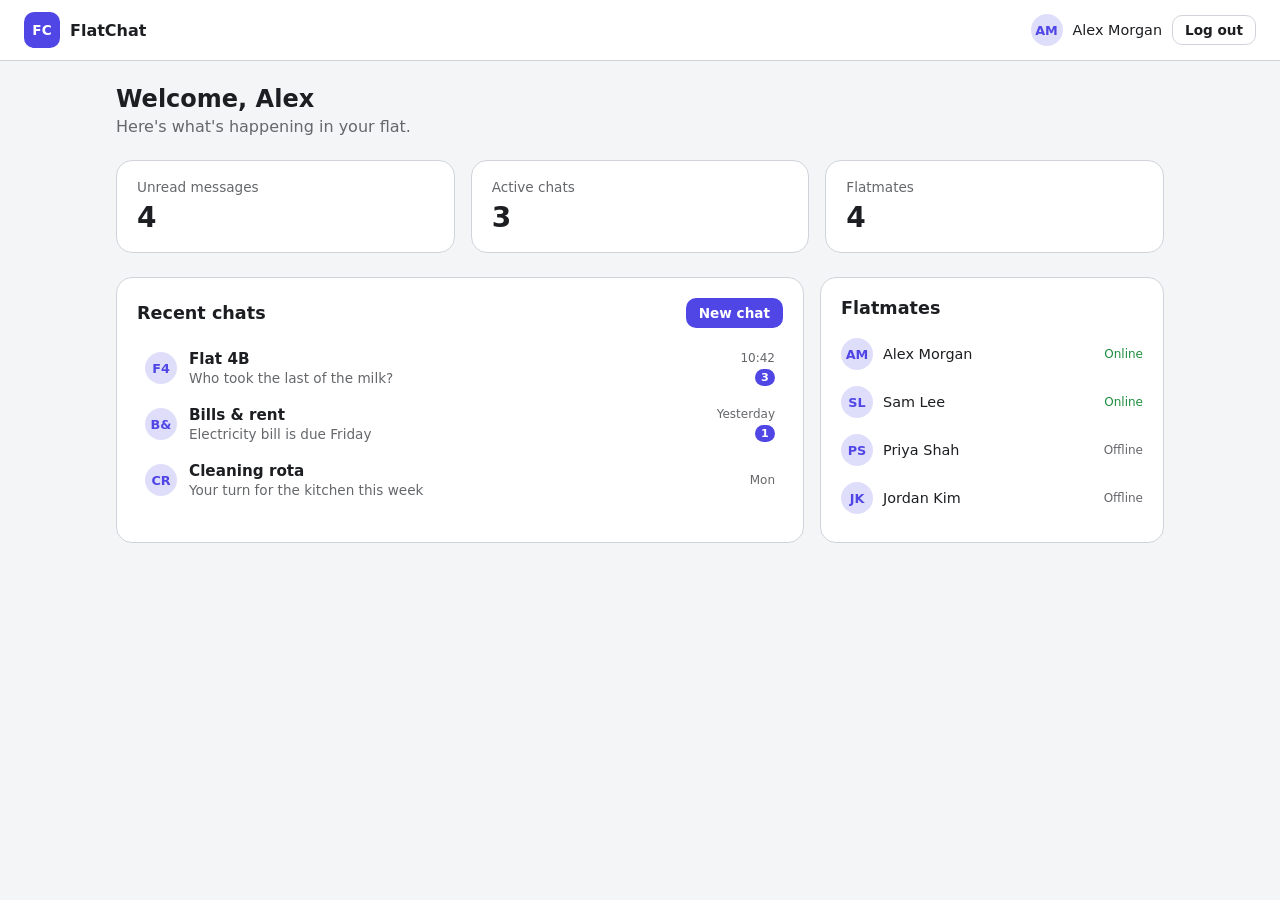
==== dashboard.html @ cb66bb54 "chnages" ====
<!doctype html>
<html lang="en">
<head>
  <meta charset="utf-8">
  <meta name="viewport" content="width=device-width, initial-scale=1">
  <title>Dashboard · FlatChat</title>
  <link rel="stylesheet" href="css/login.css">
  <link rel="stylesheet" href="css/button.css">
  <link rel="stylesheet" href="css/dashboard.css">
</head>
<body>
  <header class="topbar">
    <div class="topbar__brand">
      <div class="topbar__logo" aria-hidden="true">FC</div>
      <span>FlatChat</span>
    </div>
    <div class="topbar__user">
      <span class="avatar" id="user-avatar" aria-hidden="true"></span>
      <span class="topbar__name" id="user-name"></span>
      <a href="login.html" class="btn btn--secondary btn--sm" id="logout-btn">Log out</a>
    </div>
  </header>

  <main class="dashboard">
    <section class="dashboard__intro">
      <h1 id="greeting">Welcome</h1>
      <p class="dashboard__subtitle">Here's what's happening in your flat.</p>
    </section>

    <section class="stats" aria-label="Overview">
      <div class="stat">
        <p class="stat__label">Unread messages</p>
        <p class="stat__value" id="stat-unread">–</p>
      </div>
      <div class="stat">
        <p class="stat__label">Active chats</p>
        <p class="stat__value" id="stat-chats">–</p>
      </div>
      <div class="stat">
        <p class="stat__label">Flatmates</p>
        <p class="stat__value" id="stat-members">–</p>
      </div>
    </section>

    <div class="dashboard__grid">
      <section class="panel" aria-labelledby="chats-title">
        <div class="panel__header">
          <h2 id="chats-title">Recent chats</h2>
          <button type="button" class="btn btn--sm" id="new-chat-btn">New chat</button>
        </div>
        <ul class="chat-list" id="chat-list"></ul>
        <p class="panel__empty" id="chat-empty" hidden>No chats yet. Start one!</p>
      </section>

      <section class="panel" aria-labelledby="members-title">
        <div class="panel__header">
          <h2 id="members-title">Flatmates</h2>
        </div>
        <ul class="member-list" id="member-list"></ul>
      </section>
    </div>
  </main>

  <script src="js/dashboard.js"></script>
</body>
</html>
---- css/login.css ----
:root {
  --bg: #f4f5f7;
  --card: #ffffff;
  --text: #1c1e21;
  --muted: #65676b;
  --border: #d0d4da;
  --primary: #4f46e5;
  --primary-hover: #4338ca;
  --error: #d93025;
  --radius: 10px;
}

@media (prefers-color-scheme: dark) {
  :root {
    --bg: #121316;
    --card: #1d1f23;
    --text: #e8eaed;
    --muted: #9aa0a6;
    --border: #3a3d42;
    --primary: #818cf8;
    --primary-hover: #a5b4fc;
    --error: #f28b82;
  }
}

* { box-sizing: border-box; }

body {
  margin: 0;
  min-height: 100vh;
  font-family: system-ui, -apple-system, "Segoe UI", Roboto, sans-serif;
  background: var(--bg);
  color: var(--text);
}

.auth {
  min-height: 100vh;
  display: grid;
  place-items: center;
  padding: 16px;
}

.auth__card {
  width: 100%;
  max-width: 400px;
  background: var(--card);
  border: 1px solid var(--border);
  border-radius: 16px;
  padding: 32px 28px;
  box-shadow: 0 4px 24px rgba(0, 0, 0, 0.06);
}

.auth__header { text-align: center; margin-bottom: 24px; }

.auth__logo {
  width: 48px;
  height: 48px;
  margin: 0 auto 12px;
  border-radius: 12px;
  background: var(--primary);
  color: #fff;
  display: grid;
  place-items: center;
  font-weight: 700;
}

.auth__header h1 { margin: 0 0 4px; font-size: 1.5rem; }
.auth__subtitle { margin: 0; color: var(--muted); }

.auth__form { display: flex; flex-direction: column; gap: 16px; }

.field { display: flex; flex-direction: column; gap: 6px; }
.field__row { display: flex; justify-content: space-between; align-items: baseline; }

.field label { font-size: 0.9rem; font-weight: 600; }

.field input {
  width: 100%;
  padding: 10px 12px;
  font: inherit;
  color: var(--text);
  background: transparent;
  border: 1px solid var(--border);
  border-radius: var(--radius);
}

.field input:focus {
  outline: none;
  border-color: var(--primary);
  box-shadow: 0 0 0 3px color-mix(in srgb, var(--primary) 25%, transparent);
}

.field input[aria-invalid="true"] { border-color: var(--error); }

.field__password { position: relative; }
.field__password input { padding-right: 64px; }

.field__toggle {
  position: absolute;
  right: 6px;
  top: 50%;
  transform: translateY(-50%);
  border: 0;
  background: none;
  color: var(--primary);
  font: inherit;
  font-size: 0.85rem;
  cursor: pointer;
  padding: 4px 8px;
}

.field__error, .form__error {
  margin: 0;
  min-height: 1em;
  font-size: 0.8rem;
  color: var(--error);
}
.form__error:empty { display: none; }

.checkbox { display: flex; align-items: center; gap: 8px; font-size: 0.9rem; }

.link { color: var(--primary); text-decoration: none; }
.link:hover { text-decoration: underline; }
.link--small { font-size: 0.85rem; }

.auth__footer { margin: 20px 0 0; text-align: center; color: var(--muted); font-size: 0.9rem; }
---- css/button.css ----
/*
  Button component.
  Usage: <button class="btn">, also works on <a class="btn">.
  Variants: btn--secondary, btn--ghost, btn--danger
  Sizes:    btn--sm, btn--lg, btn--block
  States:   :disabled / aria-disabled="true", is-loading
  Colors come from the theme tokens in login.css, with fallbacks.
*/
.btn {
  display: inline-flex;
  align-items: center;
  justify-content: center;
  gap: 8px;
  padding: 11px 18px;
  font: inherit;
  font-weight: 600;
  line-height: 1.2;
  color: #fff;
  background: var(--primary, #4f46e5);
  border: 1px solid transparent;
  border-radius: var(--radius, 10px);
  text-decoration: none;
  cursor: pointer;
}
.btn:hover { background: var(--primary-hover, #4338ca); }
.btn:focus-visible { outline: 2px solid var(--primary, #4f46e5); outline-offset: 2px; }
.btn:disabled,
.btn[aria-disabled="true"] { opacity: 0.6; cursor: not-allowed; }

.btn--secondary {
  color: var(--text, #1c1e21);
  background: var(--card, #fff);
  border-color: var(--border, #d0d4da);
}
.btn--secondary:hover { background: var(--bg, #f4f5f7); }

.btn--ghost { color: var(--primary, #4f46e5); background: transparent; }
.btn--ghost:hover { background: color-mix(in srgb, var(--primary, #4f46e5) 12%, transparent); }

.btn--danger { background: var(--error, #d93025); }
.btn--danger:hover { background: color-mix(in srgb, var(--error, #d93025) 85%, #000); }

.btn--sm { padding: 6px 12px; font-size: 0.85rem; }
.btn--lg { padding: 13px 24px; font-size: 1.05rem; }
.btn--block { width: 100%; }

.btn.is-loading { cursor: progress; }
.btn.is-loading::before {
  content: "";
  width: 1em;
  height: 1em;
  border: 2px solid currentColor;
  border-right-color: transparent;
  border-radius: 50%;
  animation: btn-spin 0.7s linear infinite;
}
@keyframes btn-spin { to { transform: rotate(360deg); } }
---- css/dashboard.css ----
/* Dashboard layout. Theme tokens come from login.css. */

.topbar {
  display: flex;
  justify-content: space-between;
  align-items: center;
  gap: 12px;
  padding: 12px 24px;
  background: var(--card);
  border-bottom: 1px solid var(--border);
}

.topbar__brand { display: flex; align-items: center; gap: 10px; font-weight: 700; }

.topbar__logo {
  width: 36px;
  height: 36px;
  border-radius: 10px;
  background: var(--primary);
  color: #fff;
  display: grid;
  place-items: center;
  font-size: 0.85rem;
}

.topbar__user { display: flex; align-items: center; gap: 10px; }
.topbar__name { font-size: 0.9rem; }

.avatar {
  width: 32px;
  height: 32px;
  flex-shrink: 0;
  border-radius: 50%;
  background: color-mix(in srgb, var(--primary) 18%, transparent);
  color: var(--primary);
  display: grid;
  place-items: center;
  font-size: 0.8rem;
  font-weight: 700;
}

.dashboard {
  max-width: 1080px;
  margin: 0 auto;
  padding: 24px 16px 48px;
}

.dashboard__intro h1 { margin: 0 0 4px; font-size: 1.5rem; }
.dashboard__subtitle { margin: 0 0 24px; color: var(--muted); }

.stats {
  display: grid;
  grid-template-columns: repeat(auto-fit, minmax(180px, 1fr));
  gap: 16px;
  margin-bottom: 24px;
}

.stat, .panel {
  background: var(--card);
  border: 1px solid var(--border);
  border-radius: 16px;
}

.stat { padding: 18px 20px; }
.stat__label { margin: 0 0 6px; font-size: 0.85rem; color: var(--muted); }
.stat__value { margin: 0; font-size: 1.75rem; font-weight: 700; }

.dashboard__grid {
  display: grid;
  grid-template-columns: 2fr 1fr;
  gap: 16px;
}

.panel { padding: 20px; }
.panel__header {
  display: flex;
  justify-content: space-between;
  align-items: center;
  margin-bottom: 12px;
}
.panel__header h2 { margin: 0; font-size: 1.1rem; }
.panel__empty { margin: 0; color: var(--muted); font-size: 0.9rem; }

.chat-list, .member-list { list-style: none; margin: 0; padding: 0; }

.chat {
  display: flex;
  align-items: center;
  gap: 12px;
  padding: 10px 8px;
  border-radius: var(--radius);
  color: inherit;
  text-decoration: none;
}
.chat:hover { background: var(--bg); }

.chat__body { flex: 1; min-width: 0; }
.chat__title { margin: 0; font-weight: 600; font-size: 0.95rem; }
.chat__preview {
  margin: 2px 0 0;
  color: var(--muted);
  font-size: 0.85rem;
  white-space: nowrap;
  overflow: hidden;
  text-overflow: ellipsis;
}
.chat__meta { display: flex; flex-direction: column; align-items: flex-end; gap: 4px; }
.chat__time { font-size: 0.75rem; color: var(--muted); }

.badge {
  min-width: 20px;
  padding: 2px 6px;
  border-radius: 999px;
  background: var(--primary);
  color: #fff;
  font-size: 0.7rem;
  font-weight: 700;
  text-align: center;
}

.member {
  display: flex;
  align-items: center;
  gap: 10px;
  padding: 8px 0;
  font-size: 0.9rem;
}
.member__status { margin-left: auto; font-size: 0.75rem; color: var(--muted); }
.member__status--online { color: #1e8e3e; }

@media (max-width: 720px) {
  .dashboard__grid { grid-template-columns: 1fr; }
  .topbar { padding: 12px 16px; }
  .topbar__name { display: none; }
}
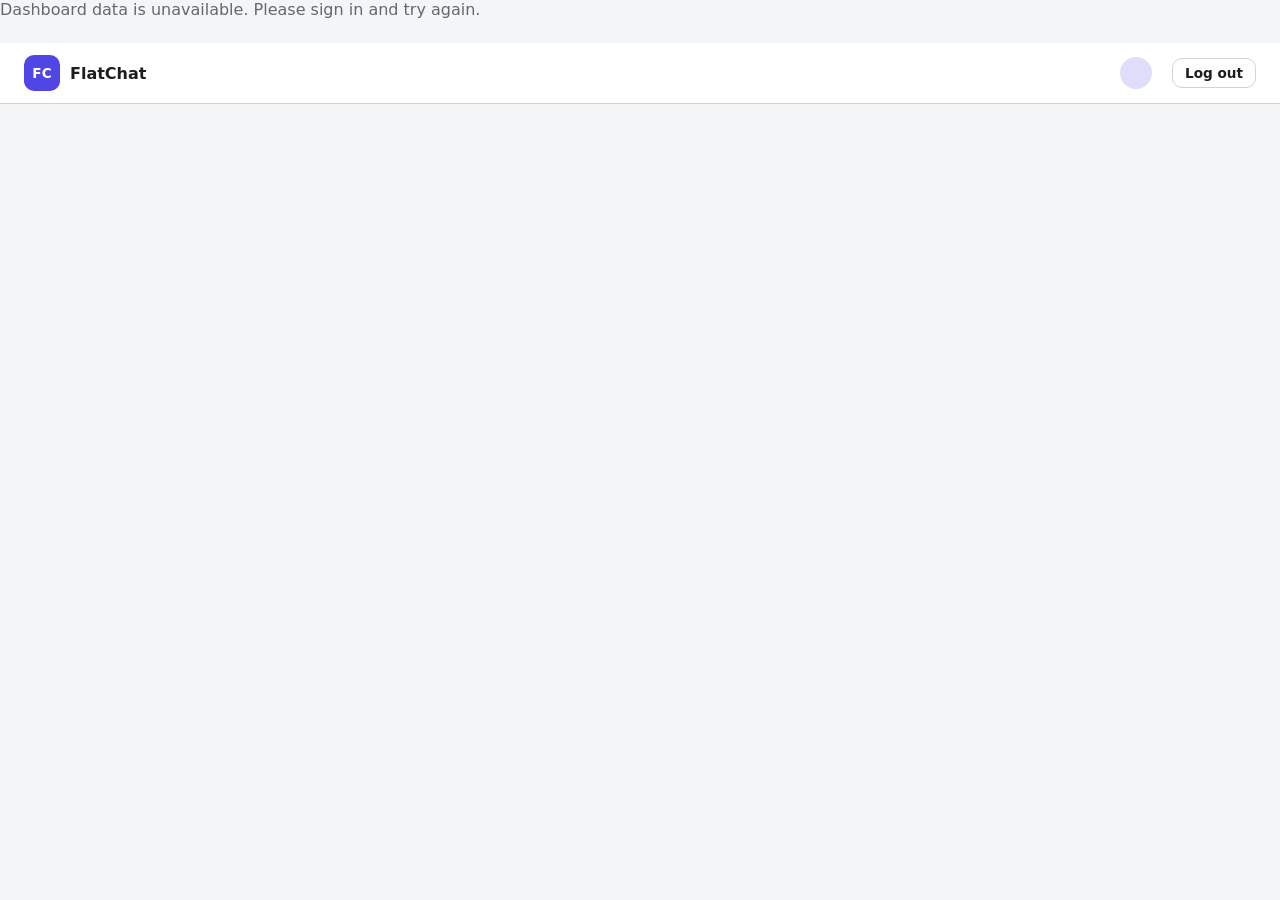
==== commit 1c7c7a9b: "chnages" ====
--- a/dashboard.html
+++ b/dashboard.html
@@ -9,7 +9,8 @@
   <link rel="stylesheet" href="css/dashboard.css">
 </head>
 <body>
-  <header class="topbar">
+  <p id="dashboard-status" role="status" class="dashboard__subtitle">Loading your dashboard…</p>
+  <header class="topbar" id="dashboard-header" hidden>
     <div class="topbar__brand">
       <div class="topbar__logo" aria-hidden="true">FC</div>
       <span>FlatChat</span>
@@ -21,7 +22,7 @@
     </div>
   </header>
 
-  <main class="dashboard">
+  <main class="dashboard" id="dashboard-content" hidden>
     <section class="dashboard__intro">
       <h1 id="greeting">Welcome</h1>
       <p class="dashboard__subtitle">Here's what's happening in your flat.</p>
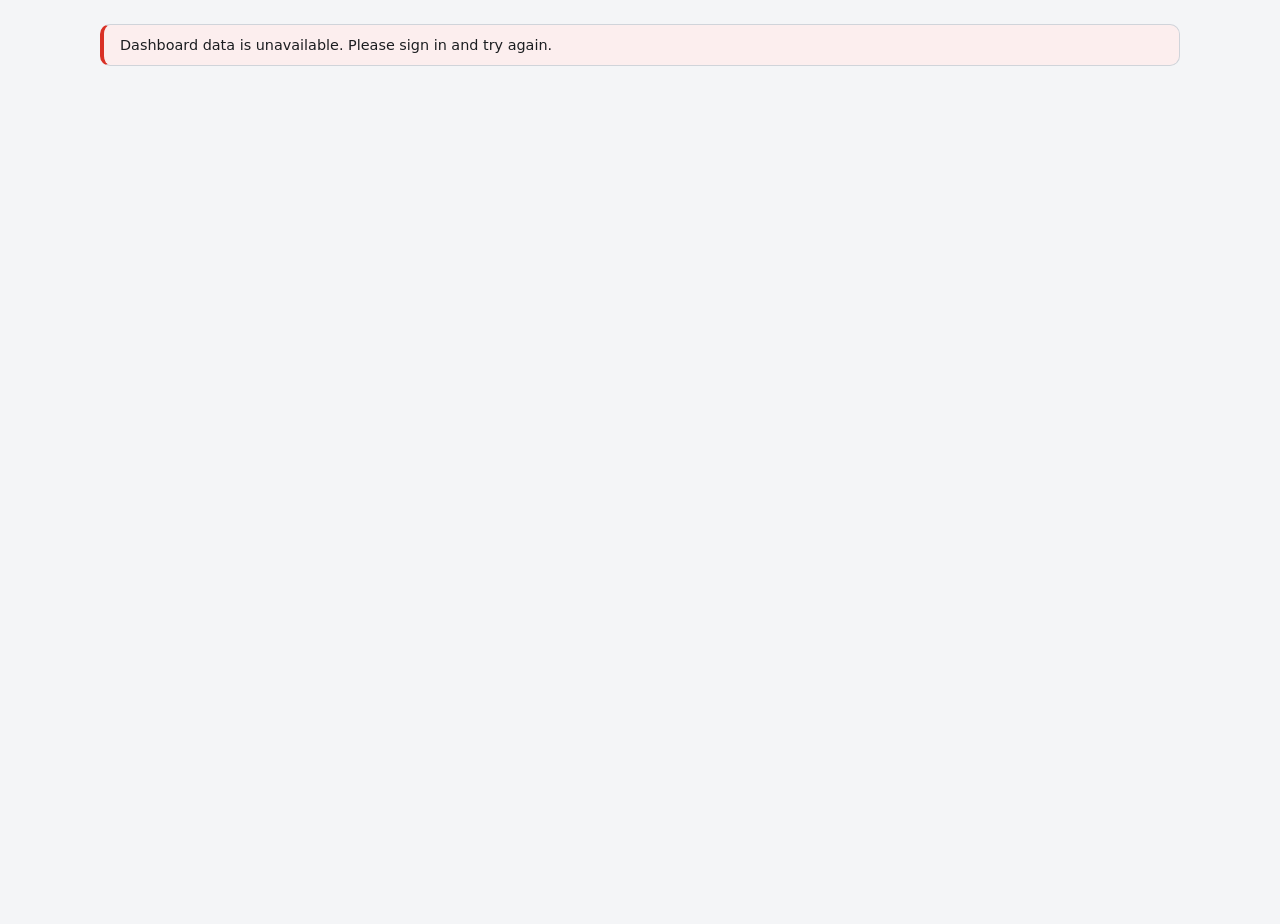
==== commit bb7ceeb8: "changes" ====
--- a/dashboard.html
+++ b/dashboard.html
@@ -6,10 +6,11 @@
   <title>Dashboard · FlatChat</title>
   <link rel="stylesheet" href="css/login.css">
   <link rel="stylesheet" href="css/button.css">
+  <link rel="stylesheet" href="css/alert.css">
   <link rel="stylesheet" href="css/dashboard.css">
 </head>
 <body>
-  <p id="dashboard-status" role="status" class="dashboard__subtitle">Loading your dashboard…</p>
+  <p id="dashboard-status" role="status" class="alert is-loading">Loading your dashboard…</p>
   <header class="topbar" id="dashboard-header" hidden>
     <div class="topbar__brand">
       <div class="topbar__logo" aria-hidden="true">FC</div>
--- a/css/alert.css
+++ b/css/alert.css
@@ -0,0 +1,47 @@
+/*
+  Alert component.
+  Usage: <p class="alert" role="status">Message</p>
+  Variants: alert--error, alert--success
+  States:   is-loading (shows a spinner before the text)
+  Colors come from the theme tokens in login.css, with fallbacks.
+*/
+.alert {
+  display: flex;
+  align-items: center;
+  gap: 10px;
+  max-width: 1080px;
+  margin: 24px auto;
+  padding: 12px 16px;
+  font-size: 0.9rem;
+  color: var(--text, #1c1e21);
+  background: var(--card, #fff);
+  border: 1px solid var(--border, #d0d4da);
+  border-left: 4px solid var(--primary, #4f46e5);
+  border-radius: var(--radius, 10px);
+}
+
+.alert--error {
+  border-left-color: var(--error, #d93025);
+  background: color-mix(in srgb, var(--error, #d93025) 8%, var(--card, #fff));
+}
+
+.alert--success {
+  border-left-color: #1e8e3e;
+  background: color-mix(in srgb, #1e8e3e 8%, var(--card, #fff));
+}
+
+.alert.is-loading::before {
+  content: "";
+  flex-shrink: 0;
+  width: 1em;
+  height: 1em;
+  border: 2px solid var(--primary, #4f46e5);
+  border-right-color: transparent;
+  border-radius: 50%;
+  animation: alert-spin 0.7s linear infinite;
+}
+@keyframes alert-spin { to { transform: rotate(360deg); } }
+
+@media (max-width: 1112px) {
+  .alert { margin-left: 16px; margin-right: 16px; }
+}
--- a/css/dashboard.css
+++ b/css/dashboard.css
@@ -1,4 +1,7 @@
 /* Dashboard layout. Theme tokens come from login.css. */
+
+/* Components set `display`, which would otherwise override the hidden attribute. */
+[hidden] { display: none !important; }
 
 .topbar {
   display: flex;
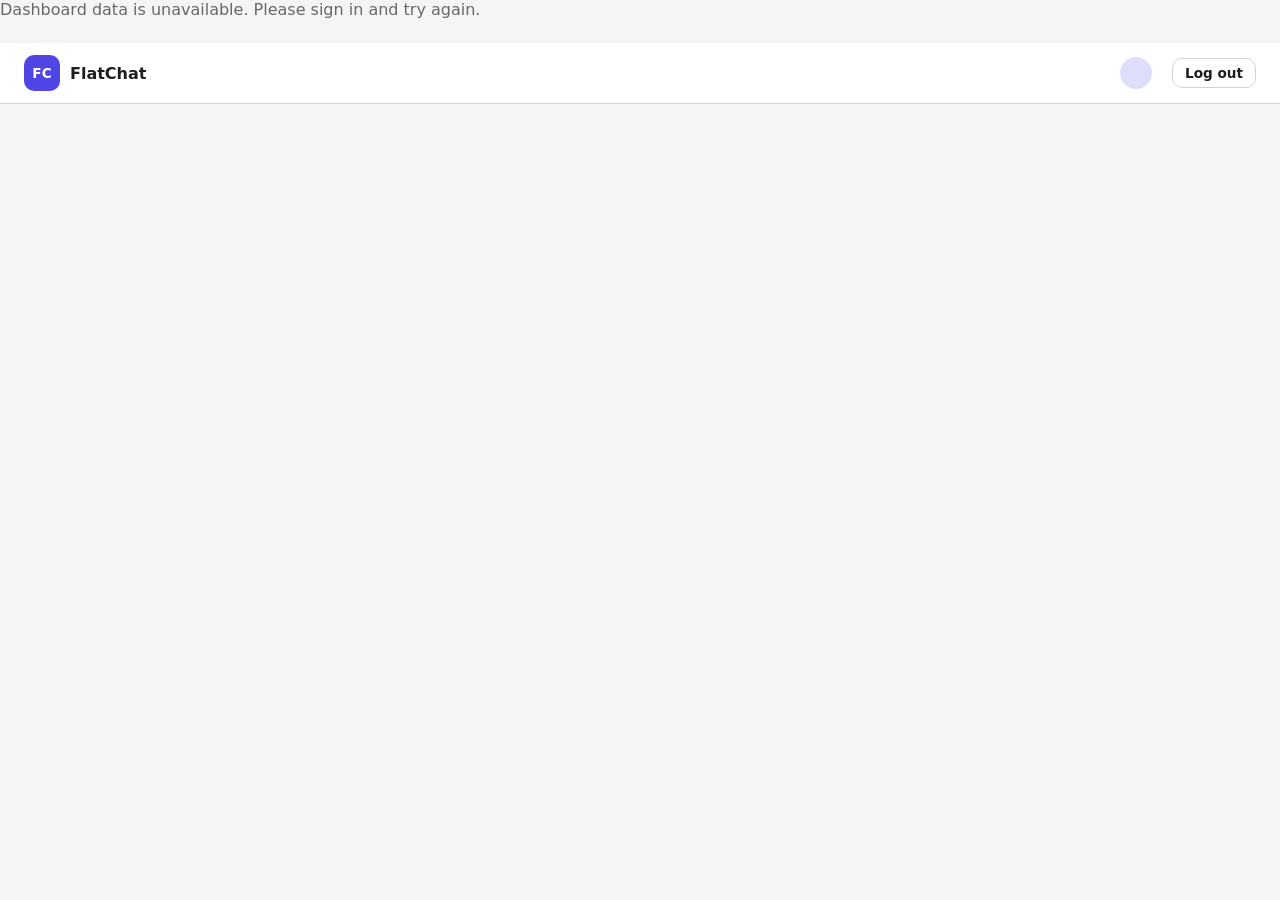
==== commit 4908aeeb: "Revert "changes" This reverts commit bb7ceeb809048d11eb76546f674fec6e2d53283f." ====
--- a/dashboard.html
+++ b/dashboard.html
@@ -6,11 +6,10 @@
   <title>Dashboard · FlatChat</title>
   <link rel="stylesheet" href="css/login.css">
   <link rel="stylesheet" href="css/button.css">
-  <link rel="stylesheet" href="css/alert.css">
   <link rel="stylesheet" href="css/dashboard.css">
 </head>
 <body>
-  <p id="dashboard-status" role="status" class="alert is-loading">Loading your dashboard…</p>
+  <p id="dashboard-status" role="status" class="dashboard__subtitle">Loading your dashboard…</p>
   <header class="topbar" id="dashboard-header" hidden>
     <div class="topbar__brand">
       <div class="topbar__logo" aria-hidden="true">FC</div>
--- a/css/dashboard.css
+++ b/css/dashboard.css
@@ -1,7 +1,4 @@
 /* Dashboard layout. Theme tokens come from login.css. */
-
-/* Components set `display`, which would otherwise override the hidden attribute. */
-[hidden] { display: none !important; }
 
 .topbar {
   display: flex;
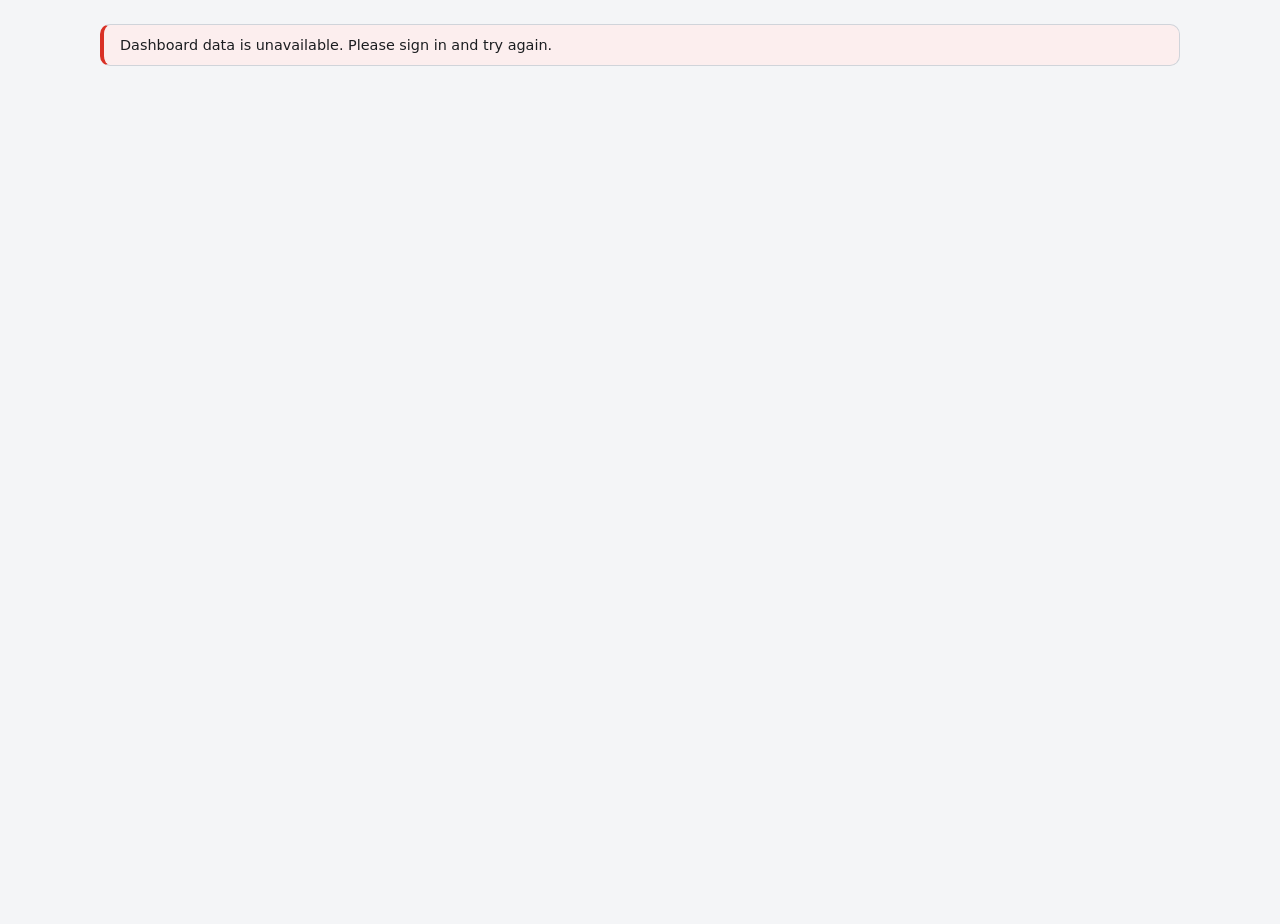
==== commit e7443e0b: "Fix diffgence-test issues, dashboard hidden state, and add alert component Co-Authored-By: Claude Op" ====
--- a/dashboard.html
+++ b/dashboard.html
@@ -6,10 +6,11 @@
   <title>Dashboard · FlatChat</title>
   <link rel="stylesheet" href="css/login.css">
   <link rel="stylesheet" href="css/button.css">
+  <link rel="stylesheet" href="css/alert.css">
   <link rel="stylesheet" href="css/dashboard.css">
 </head>
 <body>
-  <p id="dashboard-status" role="status" class="dashboard__subtitle">Loading your dashboard…</p>
+  <p id="dashboard-status" role="status" class="alert is-loading">Loading your dashboard…</p>
   <header class="topbar" id="dashboard-header" hidden>
     <div class="topbar__brand">
       <div class="topbar__logo" aria-hidden="true">FC</div>
--- a/css/alert.css
+++ b/css/alert.css
@@ -0,0 +1,47 @@
+/*
+  Alert component.
+  Usage: <p class="alert" role="status">Message</p>
+  Variants: alert--error, alert--success
+  States:   is-loading (shows a spinner before the text)
+  Colors come from the theme tokens in login.css, with fallbacks.
+*/
+.alert {
+  display: flex;
+  align-items: center;
+  gap: 10px;
+  max-width: 1080px;
+  margin: 24px auto;
+  padding: 12px 16px;
+  font-size: 0.9rem;
+  color: var(--text, #1c1e21);
+  background: var(--card, #fff);
+  border: 1px solid var(--border, #d0d4da);
+  border-left: 4px solid var(--primary, #4f46e5);
+  border-radius: var(--radius, 10px);
+}
+
+.alert--error {
+  border-left-color: var(--error, #d93025);
+  background: color-mix(in srgb, var(--error, #d93025) 8%, var(--card, #fff));
+}
+
+.alert--success {
+  border-left-color: #1e8e3e;
+  background: color-mix(in srgb, #1e8e3e 8%, var(--card, #fff));
+}
+
+.alert.is-loading::before {
+  content: "";
+  flex-shrink: 0;
+  width: 1em;
+  height: 1em;
+  border: 2px solid var(--primary, #4f46e5);
+  border-right-color: transparent;
+  border-radius: 50%;
+  animation: alert-spin 0.7s linear infinite;
+}
+@keyframes alert-spin { to { transform: rotate(360deg); } }
+
+@media (max-width: 1112px) {
+  .alert { margin-left: 16px; margin-right: 16px; }
+}
--- a/css/dashboard.css
+++ b/css/dashboard.css
@@ -1,4 +1,7 @@
 /* Dashboard layout. Theme tokens come from login.css. */
+
+/* Components set `display`, which would otherwise override the hidden attribute. */
+[hidden] { display: none !important; }
 
 .topbar {
   display: flex;
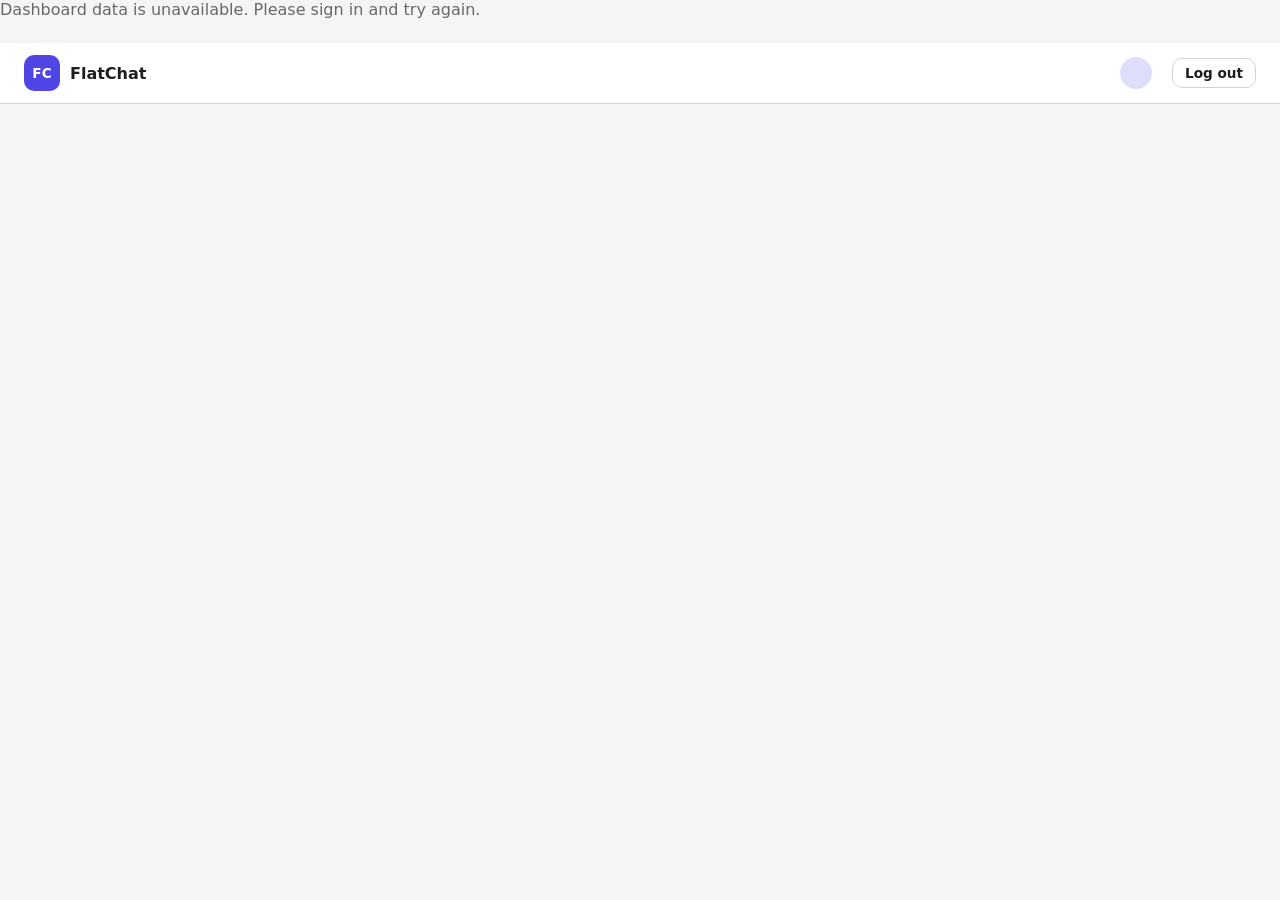
==== commit 9b7b6905: "Revert "Fix diffgence-test issues, dashboard hidden state, and add alert component" This reverts com" ====
--- a/dashboard.html
+++ b/dashboard.html
@@ -6,11 +6,10 @@
   <title>Dashboard · FlatChat</title>
   <link rel="stylesheet" href="css/login.css">
   <link rel="stylesheet" href="css/button.css">
-  <link rel="stylesheet" href="css/alert.css">
   <link rel="stylesheet" href="css/dashboard.css">
 </head>
 <body>
-  <p id="dashboard-status" role="status" class="alert is-loading">Loading your dashboard…</p>
+  <p id="dashboard-status" role="status" class="dashboard__subtitle">Loading your dashboard…</p>
   <header class="topbar" id="dashboard-header" hidden>
     <div class="topbar__brand">
       <div class="topbar__logo" aria-hidden="true">FC</div>
--- a/css/dashboard.css
+++ b/css/dashboard.css
@@ -1,7 +1,4 @@
 /* Dashboard layout. Theme tokens come from login.css. */
-
-/* Components set `display`, which would otherwise override the hidden attribute. */
-[hidden] { display: none !important; }
 
 .topbar {
   display: flex;
